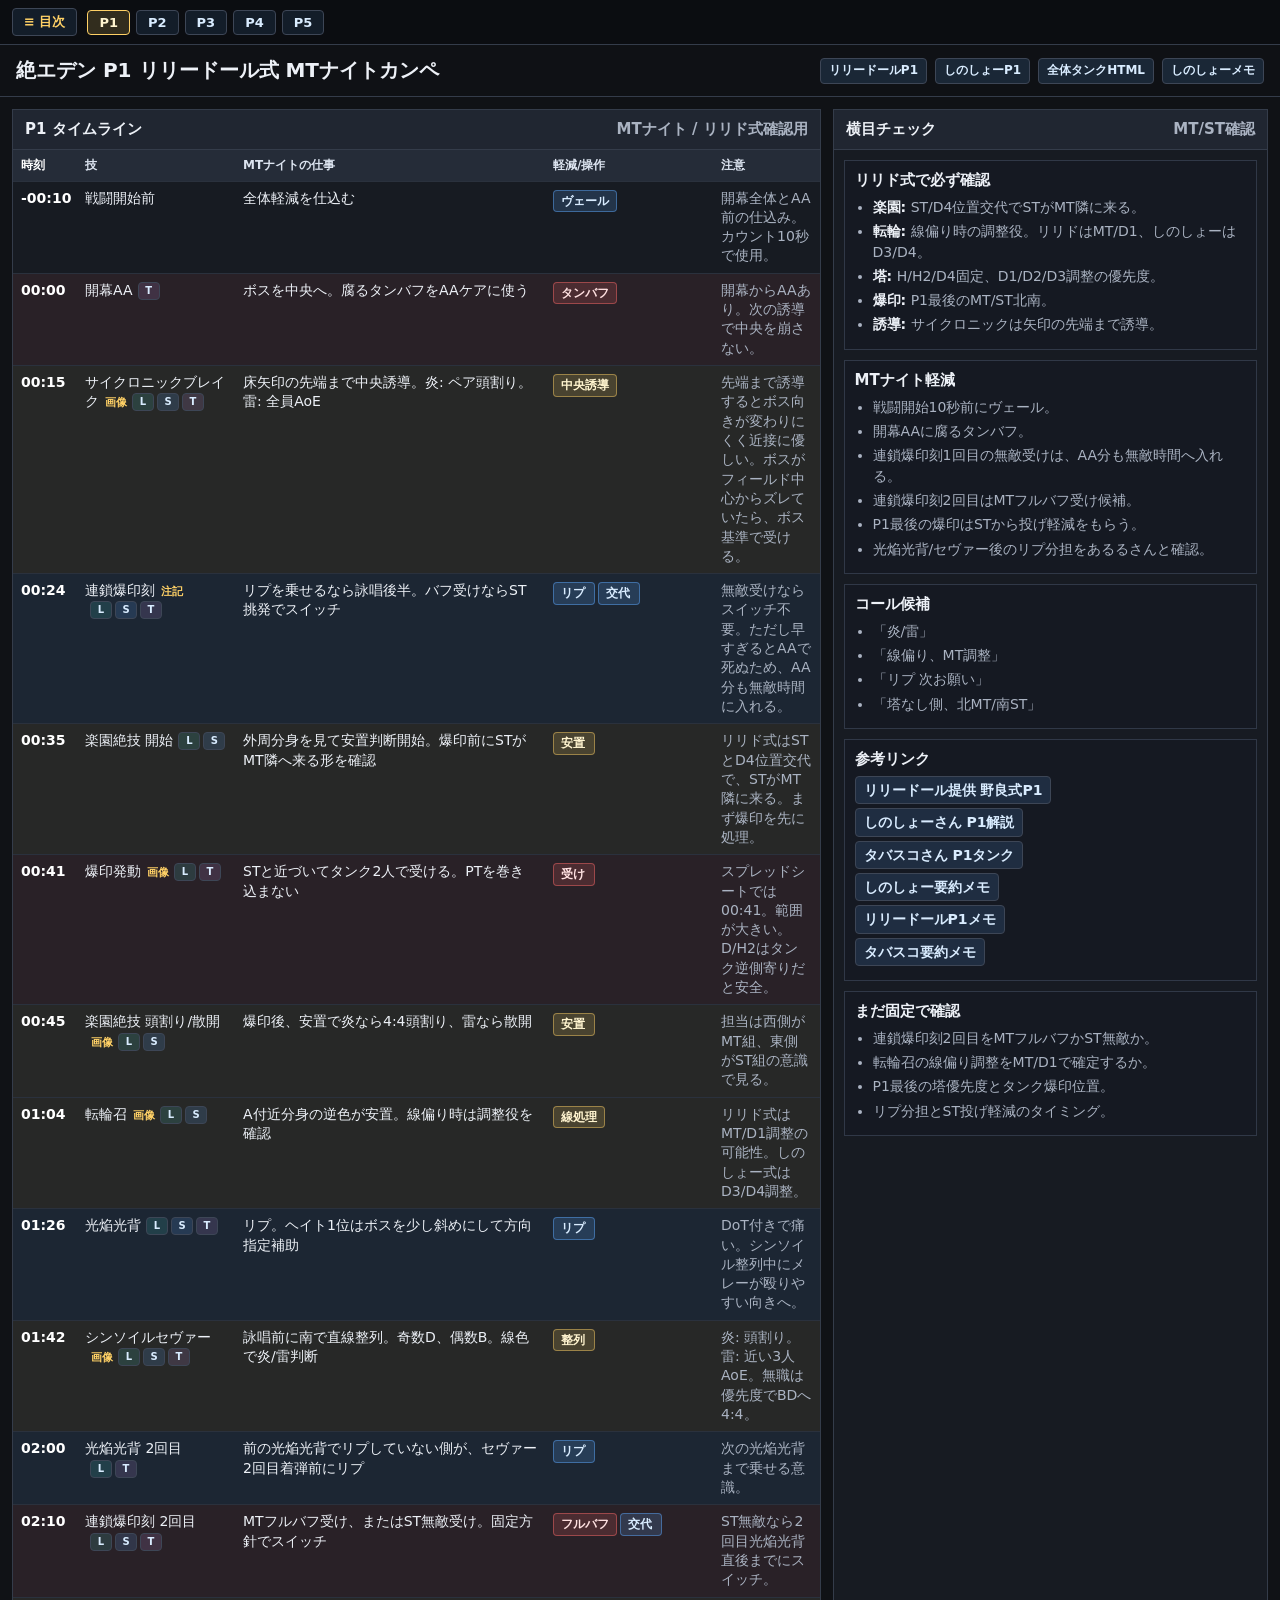
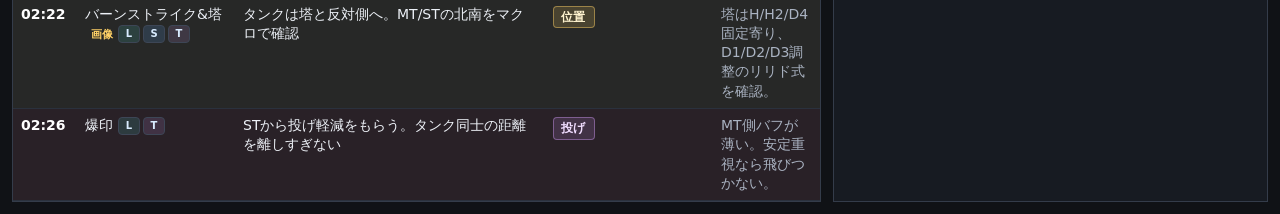
==== p1/index.html @ ba21dfba "Restructure cheatsheet site" ====
<!doctype html>
<html lang="ja">
<head>
  <meta charset="utf-8">
  <meta name="viewport" content="width=device-width, initial-scale=1">
  <title>絶エデン P1 リリードール式 MTナイトカンペ</title>
  <link rel="stylesheet" href="../assets/css/style.css">
</head>
<body>
  <nav class="phasenav" aria-label="フェーズ切り替え">
    <a class="home" href="../">≡ 目次</a>
    <a class="current" href="../p1/">P1</a>
    <a href="../p2/">P2</a>
    <a href="../p3/">P3</a>
    <a href="../p4/">P4</a>
    <a href="../p5/">P5</a>
  </nav>

  <header>
    <h1>絶エデン P1 リリードール式 MTナイトカンペ</h1>
    <nav class="refs" aria-label="参考リンク">
      <a href="https://www.youtube.com/watch?v=0HDstP0aU_Y" target="_blank" rel="noreferrer">リリードールP1</a>
      <a href="https://www.youtube.com/watch?v=s2ULM2v7e5g" target="_blank" rel="noreferrer">しのしょーP1</a>
      <a href="../sources/ultimate_eden_tank_cheatsheet.html">全体タンクHTML</a>
      <a href="../sources/ultimate_eden_p1_shinosho_notes.md">しのしょーメモ</a>
    </nav>
  </header>

  <main>
    <section>
      <div class="section-title">
        <span>P1 タイムライン</span>
        <span class="note">MTナイト / リリド式確認用</span>
      </div>
      <table>
        <thead>
          <tr>
            <th class="time">時刻</th>
            <th class="trigger">技</th>
            <th class="task">MTナイトの仕事</th>
            <th class="mit">軽減/操作</th>
            <th>注意</th>
          </tr>
        </thead>
        <tbody>
          <tr class="mitigation">
            <td class="time">-00:10</td>
            <td>戦闘開始前</td>
            <td>全体軽減を仕込む</td>
            <td><span class="badge b-blue">ヴェール</span></td>
            <td class="note">開幕全体とAA前の仕込み。カウント10秒で使用。</td>
          </tr>
          <tr class="critical">
            <td class="time">00:00</td>
            <td>開幕AA<span class="srcs"><a class="src-t" href="https://www.youtube.com/watch?v=iPbWtNaFu2U&t=62s" target="_blank" rel="noreferrer" title="タバスコ: 開幕AAケア">T</a></span></td>
            <td>ボスを中央へ。腐るタンバフをAAケアに使う</td>
            <td><span class="badge b-red">タンバフ</span></td>
            <td class="note">開幕からAAあり。次の誘導で中央を崩さない。</td>
          </tr>
          <tr class="move clickable-row" data-toggle="cyclonic-detail" tabindex="0" aria-expanded="false">
            <td class="time">00:15</td>
            <td>サイクロニックブレイク<span class="toggle-hint">画像</span><span class="srcs"><a class="src-l" href="https://www.youtube.com/watch?v=0HDstP0aU_Y&t=50s" target="_blank" rel="noreferrer" title="リリードール: サイクロニックブレイク">L</a><a class="src-s" href="https://www.youtube.com/watch?v=s2ULM2v7e5g&t=14s" target="_blank" rel="noreferrer" title="しのしょー: サイクロニックブレイク">S</a><a class="src-t" href="https://www.youtube.com/watch?v=iPbWtNaFu2U&t=69s" target="_blank" rel="noreferrer" title="タバスコ: 中央誘導">T</a></span></td>
            <td>床矢印の先端まで中央誘導。炎: ペア頭割り。雷: 全員AoE</td>
            <td><span class="badge b-yellow">中央誘導</span></td>
            <td class="note">先端まで誘導するとボス向きが変わりにくく近接に優しい。ボスがフィールド中心からズレていたら、ボス基準で受ける。</td>
          </tr>
          <tr id="cyclonic-detail" class="detail-row">
            <td colspan="5">
              <div class="detail-panel">
                <figure class="figure">
                  <figcaption class="figure-title lightning">雷/青: 散開</figcaption>
                  <img src="../assets/img/p1/ultimate_eden_p1_lilidoll_cyclonic_spread01.jpg" alt="サイクロニックブレイク 雷青色 散開図">
                  <p class="figure-note lightning">ボスが雷・青色なら散開。全員が時計回りにずれる。遠隔とSTは離れる。</p>
                </figure>
                <figure class="figure">
                  <figcaption class="figure-title fire">炎/赤: ペア頭割り</figcaption>
                  <img src="../assets/img/p1/ultimate_eden_p1_lilidoll_cyclonic_spread02.jpg" alt="サイクロニックブレイク 炎赤色 ペア頭割り図">
                  <p class="figure-note fire">ボスが炎・赤色ならペア頭割り。タンク/ヒラは反時計、DPSは時計回りにずれる。</p>
                </figure>
              </div>
            </td>
          </tr>
          <tr class="party clickable-row" data-toggle="bakuhatsu-detail" tabindex="0" aria-expanded="false">
            <td class="time">00:24</td>
            <td>連鎖爆印刻<span class="toggle-hint">注記</span><span class="srcs"><a class="src-l" href="https://www.youtube.com/watch?v=0HDstP0aU_Y&t=119s" target="_blank" rel="noreferrer" title="リリードール: 爆印タンク強攻撃">L</a><a class="src-s" href="https://www.youtube.com/watch?v=s2ULM2v7e5g&t=63s" target="_blank" rel="noreferrer" title="しのしょー: 連鎖爆印刻">S</a><a class="src-t" href="https://www.youtube.com/watch?v=iPbWtNaFu2U&t=84s" target="_blank" rel="noreferrer" title="タバスコ: リプ/スイッチ">T</a></span></td>
            <td>リプを乗せるなら詠唱後半。バフ受けならST挑発でスイッチ</td>
            <td><span class="badge b-blue">リプ</span><span class="badge b-blue">交代</span></td>
            <td class="note">無敵受けならスイッチ不要。ただし早すぎるとAAで死ぬため、AA分も無敵時間に入れる。</td>
          </tr>
          <tr id="bakuhatsu-detail" class="detail-row">
            <td colspan="5">
              <div class="detail-panel">
                <div class="figure">
                  <p class="figure-title">リリードール動画内注記</p>
                  <p class="figure-note">野良では2回目爆印刻をST無敵、P2開幕をMT無敵にすることが多く、1回目爆印刻はバフ受けスイッチが多い。</p>
                  <p class="figure-note">バフ受けは詠唱中に挑発。MTは詠唱真ん中くらいからランパートを炊くと、後の爆発にも乗る。</p>
                  <p class="figure-note">爆発より1回目の攻撃が痛いため、リプ + フルバフ推奨。センチネル/ブルワーク等はランパより先に炊く運用例。</p>
                  <p class="figure-note">ナイトMTはP3誘導で無敵を使うことが多いため、リキャスト都合で2回目爆印刻をMTナイト無敵、P2をST無敵にする処理例あり。P3誘導はバフ受けも可能なのでPTで相談。</p>
                </div>
              </div>
            </td>
          </tr>
          <tr class="move">
            <td class="time">00:35</td>
            <td>楽園絶技 開始<span class="srcs"><a class="src-l" href="https://www.youtube.com/watch?v=0HDstP0aU_Y&t=149s" target="_blank" rel="noreferrer" title="リリードール: 楽園絶技">L</a><a class="src-s" href="https://www.youtube.com/watch?v=s2ULM2v7e5g&t=87s" target="_blank" rel="noreferrer" title="しのしょー: 楽園絶技">S</a></span></td>
            <td>外周分身を見て安置判断開始。爆印前にSTがMT隣へ来る形を確認</td>
            <td><span class="badge b-yellow">安置</span></td>
            <td class="note">リリド式はSTとD4位置交代で、STがMT隣に来る。まず爆印を先に処理。</td>
          </tr>
          <tr class="critical clickable-row" data-toggle="rakuen-bakuhatsu-detail" tabindex="0" aria-expanded="false">
            <td class="time">00:41</td>
            <td>爆印発動<span class="toggle-hint">画像</span><span class="srcs"><a class="src-l" href="https://www.youtube.com/watch?v=0HDstP0aU_Y&t=175s" target="_blank" rel="noreferrer" title="リリードール: STがMT隣へ">L</a><a class="src-t" href="https://www.youtube.com/watch?v=iPbWtNaFu2U&t=107s" target="_blank" rel="noreferrer" title="タバスコ: 爆印デバフ処理">T</a></span></td>
            <td>STと近づいてタンク2人で受ける。PTを巻き込まない</td>
            <td><span class="badge b-red">受け</span></td>
            <td class="note">スプレッドシートでは00:41。範囲が大きい。D/H2はタンク逆側寄りだと安全。</td>
          </tr>
          <tr id="rakuen-bakuhatsu-detail" class="detail-row">
            <td colspan="5">
              <div class="detail-panel">
                <figure class="figure">
                  <figcaption class="figure-title">楽園絶技中の爆印位置</figcaption>
                  <img src="../assets/img/p1/ultimate_eden_p1_lilidoll_rakuen_spread01.jpg" alt="楽園絶技中の爆印位置図">
                  <p class="figure-note">直前の連鎖爆印刻の爆発をタンク2人で受けるため、MT/STが近くにいる。</p>
                </figure>
              </div>
            </td>
          </tr>
          <tr class="move clickable-row" data-toggle="rakuen-detail" tabindex="0" aria-expanded="false">
            <td class="time">00:45</td>
            <td>楽園絶技 頭割り/散開<span class="toggle-hint">画像</span><span class="srcs"><a class="src-l" href="https://www.youtube.com/watch?v=0HDstP0aU_Y&t=149s" target="_blank" rel="noreferrer" title="リリードール: 楽園絶技">L</a><a class="src-s" href="https://www.youtube.com/watch?v=s2ULM2v7e5g&t=87s" target="_blank" rel="noreferrer" title="しのしょー: 楽園絶技">S</a></span></td>
            <td>爆印後、安置で炎なら4:4頭割り、雷なら散開</td>
            <td><span class="badge b-yellow">安置</span></td>
            <td class="note">担当は西側がMT組、東側がST組の意識で見る。</td>
          </tr>
          <tr id="rakuen-detail" class="detail-row">
            <td colspan="5">
              <div class="detail-panel">
                <figure class="figure">
                  <figcaption class="figure-title fire">B,D安置 炎/赤: 4:4頭割り</figcaption>
                  <img src="../assets/img/p1/ultimate_eden_p1_lilidoll_rakuen_spread02.jpg" alt="楽園絶技 B,D安置 炎赤色 4:4頭割り散開図">
                  <p class="figure-note">担当はMT組: A〜3 / ST組: 1〜C。図の安置は一例。</p>
                </figure>
                <figure class="figure">
                  <figcaption class="figure-title lightning">2,4安置 雷/青: 散開</figcaption>
                  <img src="../assets/img/p1/ultimate_eden_p1_lilidoll_rakuen_spread03.jpg" alt="楽園絶技 2,4安置 雷青色 散開図">
                  <p class="figure-note lightning">赤文字注記はB,D安置と同じ。図だとSTが少し内側になっているが、しっかり外周へ散開する。</p>
                </figure>
                <div class="figure">
                  <p class="figure-title">リリードール動画内注記</p>
                  <p class="figure-note">担当マーカーに違和感はあるが、マーカー配置は今さら変えられない。Aを含めた西側 / Cを含めた東側で考える。</p>
                  <p class="figure-note">内側に動く時、ジャンプすると紛らわしいため歩いて動く。</p>
                  <p class="figure-note">安置が分かったくらいで陣、ケーラを使うと、もう1個後の4:4頭割りでちょうどリキャストが返る。</p>
                </div>
              </div>
            </td>
          </tr>
          <tr class="move clickable-row" data-toggle="tenrin-detail" tabindex="0" aria-expanded="false">
            <td class="time">01:04</td>
            <td>転輪召<span class="toggle-hint">画像</span><span class="srcs"><a class="src-l" href="https://www.youtube.com/watch?v=0HDstP0aU_Y&t=257s" target="_blank" rel="noreferrer" title="リリードール: 転輪召/線調整">L</a><a class="src-s" href="https://www.youtube.com/watch?v=s2ULM2v7e5g&t=240s" target="_blank" rel="noreferrer" title="しのしょー: 転輪召">S</a></span></td>
            <td>A付近分身の逆色が安置。線偏り時は調整役を確認</td>
            <td><span class="badge b-yellow">線処理</span></td>
            <td class="note">リリド式はMT/D1調整の可能性。しのしょー式はD3/D4調整。</td>
          </tr>
          <tr id="tenrin-detail" class="detail-row">
            <td colspan="5">
              <div class="detail-panel">
                <figure class="figure">
                  <figcaption class="figure-title lightning">転輪召 雷/横</figcaption>
                  <img src="../assets/img/p1/ultimate_eden_p1_lilidoll_tenrin_spread01.jpg" alt="転輪召 安全円確認図1">
                  <p class="figure-note lightning">A付近分身の逆色が安置。雷は横に広がる直線範囲。</p>
                </figure>
                <figure class="figure">
                  <figcaption class="figure-title fire">転輪召 炎/縦ノックバック</figcaption>
                  <img src="../assets/img/p1/ultimate_eden_p1_lilidoll_tenrin_spread02.jpg" alt="転輪召 安全円確認図2">
                  <p class="figure-note fire">A付近分身の逆色が安置。炎は縦直線後ノックバック。</p>
                </figure>
                <figure class="figure">
                  <figcaption class="figure-title">転輪召 線処理</figcaption>
                  <img src="../assets/img/p1/ultimate_eden_p1_lilidoll_tenrin_line01.jpg" alt="転輪召 線処理図">
                  <p class="figure-note">頭割り: THは北、DPSは南。頭割り調整: MT/D1。</p>
                  <p class="figure-note">優先順位: 北 H1 H2 MT ST D1 D2 D3 D4 南。</p>
                </figure>
                <figure class="figure">
                  <figcaption class="figure-title">転輪召 ノックバック後4:4</figcaption>
                  <img src="../assets/img/p1/ultimate_eden_p1_lilidoll_tenrin_line02.jpg" alt="転輪召 ノックバック後4:4頭割り図">
                  <p class="figure-note">ノックバック後は、ボスが戻ってきたらすぐ殴れるように中央へ寄って4:4頭割り。</p>
                </figure>
              </div>
            </td>
          </tr>
          <tr class="party">
            <td class="time">01:26</td>
            <td>光焔光背<span class="srcs"><a class="src-l" href="https://www.youtube.com/watch?v=0HDstP0aU_Y&t=421s" target="_blank" rel="noreferrer" title="リリードール: 光焔光背">L</a><a class="src-s" href="https://www.youtube.com/watch?v=s2ULM2v7e5g&t=276s" target="_blank" rel="noreferrer" title="しのしょー: 光焔光背">S</a><a class="src-t" href="https://www.youtube.com/watch?v=iPbWtNaFu2U&t=157s" target="_blank" rel="noreferrer" title="タバスコ: 光焔光背リプ">T</a></span></td>
            <td>リプ。ヘイト1位はボスを少し斜めにして方向指定補助</td>
            <td><span class="badge b-blue">リプ</span></td>
            <td class="note">DoT付きで痛い。シンソイル整列中にメレーが殴りやすい向きへ。</td>
          </tr>
          <tr class="move clickable-row" data-toggle="sever-detail" tabindex="0" aria-expanded="false">
            <td class="time">01:42</td>
            <td>シンソイルセヴァー<span class="toggle-hint">画像</span><span class="srcs"><a class="src-l" href="https://www.youtube.com/watch?v=0HDstP0aU_Y&t=435s" target="_blank" rel="noreferrer" title="リリードール: シンソイルセヴァー">L</a><a class="src-s" href="https://www.youtube.com/watch?v=s2ULM2v7e5g&t=287s" target="_blank" rel="noreferrer" title="しのしょー: シンソイルセヴァー">S</a><a class="src-t" href="https://www.youtube.com/watch?v=iPbWtNaFu2U&t=181s" target="_blank" rel="noreferrer" title="タバスコ: セヴァー後リプ">T</a></span></td>
            <td>詠唱前に南で直線整列。奇数D、偶数B。線色で炎/雷判断</td>
            <td><span class="badge b-yellow">整列</span></td>
            <td class="note">炎: 頭割り。雷: 近い3人AoE。無職は優先度でBDへ4:4。</td>
          </tr>
          <tr id="sever-detail" class="detail-row">
            <td colspan="5">
              <div class="detail-panel">
                <figure class="figure">
                  <figcaption class="figure-title">シンソイルセヴァー 整列優先度</figcaption>
                  <img src="../assets/img/p1/ultimate_eden_p1_lilidoll_sever_spread01.jpg" alt="シンソイルセヴァー 整列優先度図">
                  <p class="figure-note">優先順位: フェーズ1は全部北西からヒラタンクDPS。</p>
                  <p class="figure-note">並び順: 北/西 H1 H2 MT ST D1 D2 D3 D4 南/東。</p>
                </figure>
                <figure class="figure">
                  <figcaption class="figure-title">シンソイルセヴァー 処理例 1</figcaption>
                  <img src="../assets/img/p1/ultimate_eden_p1_lilidoll_sever_spread02.jpg" alt="シンソイルセヴァー 処理例1">
                  <p class="figure-note">線付き/無職が優先度で左右に分かれる。</p>
                </figure>
                <figure class="figure">
                  <figcaption class="figure-title">シンソイルセヴァー 処理例 2</figcaption>
                  <img src="../assets/img/p1/ultimate_eden_p1_lilidoll_sever_spread03.jpg" alt="シンソイルセヴァー 処理例2">
                  <p class="figure-note fire">炎/頭割り寄りの配置確認。</p>
                </figure>
                <figure class="figure">
                  <figcaption class="figure-title">シンソイルセヴァー 処理例 3</figcaption>
                  <img src="../assets/img/p1/ultimate_eden_p1_lilidoll_sever_spread04.jpg" alt="シンソイルセヴァー 処理例3">
                  <p class="figure-note lightning">雷/散開寄りの配置確認。</p>
                </figure>
              </div>
            </td>
          </tr>
          <tr class="party">
            <td class="time">02:00</td>
            <td>光焔光背 2回目<span class="srcs"><a class="src-l" href="https://www.youtube.com/watch?v=0HDstP0aU_Y&t=605s" target="_blank" rel="noreferrer" title="リリードール: セヴァー後光焔光背">L</a><a class="src-t" href="https://www.youtube.com/watch?v=iPbWtNaFu2U&t=181s" target="_blank" rel="noreferrer" title="タバスコ: 2回目着弾前リプ">T</a></span></td>
            <td>前の光焔光背でリプしていない側が、セヴァー2回目着弾前にリプ</td>
            <td><span class="badge b-blue">リプ</span></td>
            <td class="note">次の光焔光背まで乗せる意識。</td>
          </tr>
          <tr class="critical">
            <td class="time">02:10</td>
            <td>連鎖爆印刻 2回目<span class="srcs"><a class="src-l" href="https://www.youtube.com/watch?v=0HDstP0aU_Y&t=615s" target="_blank" rel="noreferrer" title="リリードール: P1最後のギミック前">L</a><a class="src-s" href="https://www.youtube.com/watch?v=s2ULM2v7e5g&t=344s" target="_blank" rel="noreferrer" title="しのしょー: バーンストライク&塔">S</a><a class="src-t" href="https://www.youtube.com/watch?v=iPbWtNaFu2U&t=198s" target="_blank" rel="noreferrer" title="タバスコ: 2回目連鎖爆印刻">T</a></span></td>
            <td>MTフルバフ受け、またはST無敵受け。固定方針でスイッチ</td>
            <td><span class="badge b-red">フルバフ</span><span class="badge b-blue">交代</span></td>
            <td class="note">ST無敵なら2回目光焔光背直後までにスイッチ。</td>
          </tr>
          <tr class="move clickable-row" data-toggle="tower-detail" tabindex="0" aria-expanded="false">
            <td class="time">02:22</td>
            <td>バーンストライク&塔<span class="toggle-hint">画像</span><span class="srcs"><a class="src-l" href="https://www.youtube.com/watch?v=0HDstP0aU_Y&t=626s" target="_blank" rel="noreferrer" title="リリードール: バーンストライク/塔">L</a><a class="src-s" href="https://www.youtube.com/watch?v=s2ULM2v7e5g&t=344s" target="_blank" rel="noreferrer" title="しのしょー: バーンストライク&塔">S</a><a class="src-t" href="https://www.youtube.com/watch?v=iPbWtNaFu2U&t=213s" target="_blank" rel="noreferrer" title="タバスコ: 最後の爆印/投げ軽減">T</a></span></td>
            <td>タンクは塔と反対側へ。MT/STの北南をマクロで確認</td>
            <td><span class="badge b-yellow">位置</span></td>
            <td class="note">塔はH/H2/D4固定寄り、D1/D2/D3調整のリリド式を確認。</td>
          </tr>
          <tr id="tower-detail" class="detail-row">
            <td colspan="5">
              <div class="detail-panel">
                <figure class="figure">
                  <figcaption class="figure-title">塔踏み + 爆印刻の爆発</figcaption>
                  <img src="../assets/img/p1/ultimate_eden_p1_lilidoll_tower_spread01.jpg" alt="バーンストライク 塔踏みと爆印刻の爆発図">
                  <p class="figure-note">タンクは塔がない側で爆印を処理。図ではMT/STが西側、塔処理組が東側。</p>
                </figure>
                <figure class="figure">
                  <figcaption class="figure-title">塔人数例</figcaption>
                  <img src="../assets/img/p1/ultimate_eden_p1_lilidoll_tower_spread02.jpg" alt="バーンストライク 塔人数例図">
                  <p class="figure-note">塔人数例: 北から2人用、1人用、3人用。</p>
                </figure>
              </div>
            </td>
          </tr>
          <tr class="critical">
            <td class="time">02:26</td>
            <td>爆印<span class="srcs"><a class="src-l" href="https://www.youtube.com/watch?v=0HDstP0aU_Y&t=690s" target="_blank" rel="noreferrer" title="リリードール: タンク爆印位置">L</a><a class="src-t" href="https://www.youtube.com/watch?v=iPbWtNaFu2U&t=213s" target="_blank" rel="noreferrer" title="タバスコ: STからMTへ投げ軽減">T</a></span></td>
            <td>STから投げ軽減をもらう。タンク同士の距離を離しすぎない</td>
            <td><span class="badge b-purple">投げ</span></td>
            <td class="note">MT側バフが薄い。安定重視なら飛びつかない。</td>
          </tr>
        </tbody>
      </table>
    </section>

    <section>
      <div class="section-title">
        <span>横目チェック</span>
        <span class="note">MT/ST確認</span>
      </div>
      <div class="cards">
        <article class="card">
          <h2>リリド式で必ず確認</h2>
          <ul>
            <li><span class="big">楽園:</span> ST/D4位置交代でSTがMT隣に来る。</li>
            <li><span class="big">転輪:</span> 線偏り時の調整役。リリドはMT/D1、しのしょーはD3/D4。</li>
            <li><span class="big">塔:</span> H/H2/D4固定、D1/D2/D3調整の優先度。</li>
            <li><span class="big">爆印:</span> P1最後のMT/ST北南。</li>
            <li><span class="big">誘導:</span> サイクロニックは矢印の先端まで誘導。</li>
          </ul>
        </article>

        <article class="card">
          <h2>MTナイト軽減</h2>
          <ul>
            <li>戦闘開始10秒前にヴェール。</li>
            <li>開幕AAに腐るタンバフ。</li>
            <li>連鎖爆印刻1回目の無敵受けは、AA分も無敵時間へ入れる。</li>
            <li>連鎖爆印刻2回目はMTフルバフ受け候補。</li>
            <li>P1最後の爆印はSTから投げ軽減をもらう。</li>
            <li>光焔光背/セヴァー後のリプ分担をあるるさんと確認。</li>
          </ul>
        </article>

        <article class="card">
          <h2>コール候補</h2>
          <ul>
            <li>「炎/雷」</li>
            <li>「線偏り、MT調整」</li>
            <li>「リプ 次お願い」</li>
            <li>「塔なし側、北MT/南ST」</li>
          </ul>
        </article>

        <article class="card">
          <h2>参考リンク</h2>
          <p><a class="link" href="https://www.youtube.com/watch?v=0HDstP0aU_Y" target="_blank" rel="noreferrer">リリードール提供 野良式P1</a></p>
          <p><a class="link" href="https://www.youtube.com/watch?v=s2ULM2v7e5g" target="_blank" rel="noreferrer">しのしょーさん P1解説</a></p>
          <p><a class="link" href="https://www.youtube.com/watch?v=iPbWtNaFu2U&t=60s" target="_blank" rel="noreferrer">タバスコさん P1タンク</a></p>
          <p><a class="link" href="../sources/ultimate_eden_p1_shinosho_notes.md">しのしょー要約メモ</a></p>
          <p><a class="link" href="../sources/ultimate_eden_p1_lilidoll_notes.md">リリードールP1メモ</a></p>
          <p><a class="link" href="../sources/ultimate_eden_tank_tabasco_notes.md">タバスコ要約メモ</a></p>
        </article>

        <article class="card">
          <h2>まだ固定で確認</h2>
          <ul>
            <li>連鎖爆印刻2回目をMTフルバフかST無敵か。</li>
            <li>転輪召の線偏り調整をMT/D1で確定するか。</li>
            <li>P1最後の塔優先度とタンク爆印位置。</li>
            <li>リプ分担とST投げ軽減のタイミング。</li>
          </ul>
        </article>
      </div>
    </section>
  </main>

  <div id="ytdock" class="ytdock" hidden>
    <div class="ytdock-bar">
      <span id="ytdock-label">参考動画</span>
      <span class="ytdock-btns">
        <button id="ytdock-min" type="button" aria-label="最小化" title="最小化">_</button>
        <button id="ytdock-close" type="button" aria-label="閉じる" title="閉じる">×</button>
      </span>
    </div>
    <div id="ytplayer"></div>
  </div>

  <script src="../assets/js/player.js"></script>
</body>
</html>
---- assets/css/style.css ----
:root {
  --bg: #101216;
  --panel: #171b22;
  --panel-2: #202631;
  --line: #343c4a;
  --text: #edf1f7;
  --muted: #aab3c2;
  --blue: #5da8ff;
  --yellow: #ffd166;
  --red: #ff6b6b;
  --green: #7bd88f;
  --purple: #c792ea;
  --cyan: #48d1cc;
}

* { box-sizing: border-box; }

body {
  margin: 0;
  background: var(--bg);
  color: var(--text);
  font-family: "Yu Gothic UI", "Meiryo", system-ui, sans-serif;
  letter-spacing: 0;
}

header {
  position: sticky;
  top: 0;
  z-index: 20;
  display: flex;
  justify-content: space-between;
  align-items: center;
  gap: 16px;
  padding: 12px 16px;
  border-bottom: 1px solid var(--line);
  background: rgba(16, 18, 22, 0.96);
}

h1 { margin: 0; font-size: 20px; }

.refs {
  display: flex;
  flex-wrap: wrap;
  gap: 8px;
  font-size: 12px;
}

a {
  color: #d9ecff;
  text-decoration: none;
}

.refs a,
.link {
  display: inline-flex;
  align-items: center;
  min-height: 26px;
  padding: 3px 8px;
  border: 1px solid #3d4656;
  border-radius: 4px;
  background: rgba(93, 168, 255, 0.14);
  font-weight: 700;
}

.refs a:hover,
.link:hover {
  border-color: var(--yellow);
  color: #fff4cf;
}

/* フェーズ切り替えナビ（各ページ最上部・スクロールで流れる） */
.phasenav {
  display: flex;
  flex-wrap: wrap;
  align-items: center;
  gap: 6px;
  padding: 8px 12px;
  background: #0b0d11;
  border-bottom: 1px solid var(--line);
  font-size: 13px;
}
.phasenav .home {
  margin-right: 4px;
  font-weight: 700;
  color: var(--yellow);
}
.phasenav a {
  padding: 4px 11px;
  border: 1px solid #3d4656;
  border-radius: 4px;
  background: rgba(93, 168, 255, 0.10);
  font-weight: 700;
}
.phasenav a:hover { border-color: var(--yellow); color: #fff4cf; }
.phasenav a.current {
  border-color: var(--yellow);
  background: rgba(255, 209, 102, 0.16);
  color: #fff4cf;
}

.srcs {
  display: inline-flex;
  flex-wrap: wrap;
  gap: 3px;
  margin-left: 5px;
  vertical-align: middle;
}

.srcs a {
  display: inline-flex;
  align-items: center;
  justify-content: center;
  min-width: 22px;
  height: 18px;
  padding: 1px 5px;
  border: 1px solid #3d4656;
  border-radius: 4px;
  color: #d9ecff;
  font-size: 10px;
  font-weight: 700;
  line-height: 1;
  text-decoration: none;
}

.srcs a:hover {
  border-color: var(--yellow);
  color: #fff4cf;
}

.src-l { background: rgba(72, 209, 204, 0.15); }
.src-s { background: rgba(93, 168, 255, 0.16); }
.src-t { background: rgba(199, 146, 234, 0.15); }

main {
  display: grid;
  grid-template-columns: minmax(720px, 1.3fr) minmax(340px, 0.7fr);
  gap: 12px;
  padding: 12px;
}

section {
  min-width: 0;
  border: 1px solid var(--line);
  background: var(--panel);
}

.section-title {
  display: flex;
  justify-content: space-between;
  gap: 12px;
  padding: 10px 12px;
  border-bottom: 1px solid var(--line);
  background: var(--panel-2);
  font-size: 15px;
  font-weight: 700;
}

table {
  width: 100%;
  border-collapse: collapse;
  table-layout: fixed;
}

th, td {
  padding: 7px 8px;
  border-bottom: 1px solid #2a313d;
  vertical-align: top;
  font-size: 14px;
  line-height: 1.38;
}

th {
  position: sticky;
  top: 51px;
  z-index: 5;
  background: #252c38;
  color: #dce4f0;
  font-size: 12px;
  text-align: left;
}

.time { width: 64px; color: #fff; font-weight: 700; }
.trigger { width: 158px; }
.task { width: 310px; }
.mit { width: 168px; }
.note { color: var(--muted); }
.critical { background: rgba(255, 107, 107, 0.08); }
.move { background: rgba(255, 209, 102, 0.07); }
.party { background: rgba(93, 168, 255, 0.08); }
.clickable-row { cursor: pointer; }
.clickable-row:hover { outline: 1px solid rgba(255, 209, 102, 0.45); outline-offset: -1px; }
.toggle-hint {
  display: inline-block;
  margin-left: 6px;
  color: var(--yellow);
  font-size: 11px;
  font-weight: 700;
}
.detail-row { display: none; background: #11151d; }
.detail-row.open { display: table-row; }
.detail-panel {
  display: grid;
  grid-template-columns: repeat(2, minmax(240px, 1fr));
  gap: 10px;
  padding: 10px;
}
.figure {
  border: 1px solid #303847;
  background: #151922;
  padding: 8px;
}
.figure-title {
  margin: 0 0 6px;
  color: var(--text);
  font-size: 13px;
  font-weight: 700;
}
.figure-note {
  margin: 6px 0 0;
  color: var(--muted);
  font-size: 12px;
  line-height: 1.4;
}
.figure-title.fire,
.figure-note.fire,
.figure-title.lightning,
.figure-note.lightning {
  display: block;
  width: fit-content;
  max-width: 100%;
  padding: 4px 8px;
  border-radius: 4px;
  color: #fff;
  font-weight: 800;
}
.figure-title.fire,
.figure-note.fire {
  background: #b4232d;
}
.figure-title.lightning,
.figure-note.lightning {
  background: #1d5fbf;
}
.figure img {
  display: block;
  width: 100%;
  max-height: 520px;
  object-fit: contain;
  border: 1px solid #2a313d;
  background: #0c0f14;
}

.badge {
  display: inline-block;
  min-width: 42px;
  margin: 1px 3px 2px 0;
  padding: 2px 7px;
  border-radius: 4px;
  border: 1px solid transparent;
  font-size: 12px;
  font-weight: 700;
  white-space: nowrap;
}

.b-blue { color: #d9ecff; background: rgba(93, 168, 255, 0.18); border-color: rgba(93, 168, 255, 0.45); }
.b-yellow { color: #fff4cf; background: rgba(255, 209, 102, 0.16); border-color: rgba(255, 209, 102, 0.45); }
.b-red { color: #ffe1e1; background: rgba(255, 107, 107, 0.16); border-color: rgba(255, 107, 107, 0.45); }
.b-green { color: #e1ffe8; background: rgba(123, 216, 143, 0.15); border-color: rgba(123, 216, 143, 0.45); }
.b-purple { color: #f1ddff; background: rgba(199, 146, 234, 0.16); border-color: rgba(199, 146, 234, 0.45); }
.b-cyan { color: #d9fffc; background: rgba(72, 209, 204, 0.16); border-color: rgba(72, 209, 204, 0.45); }

.cards {
  display: grid;
  gap: 10px;
  padding: 10px;
}

.card {
  border: 1px solid #303847;
  background: #151922;
  padding: 10px;
}

.card h2,
.card h3 {
  margin: 0 0 7px;
  font-size: 15px;
}

.card p,
.card li {
  margin: 4px 0;
  color: var(--muted);
  font-size: 14px;
  line-height: 1.45;
}

ul {
  margin: 0;
  padding-left: 18px;
}

.big {
  color: var(--text);
  font-weight: 700;
}

.danger {
  color: #ffe1e1;
  font-weight: 700;
}

/* 目次（ハブ）ページ */
.hub { max-width: 880px; margin: 0 auto; padding: 18px 14px 48px; }
.hub-lead { margin: 0 0 18px; color: var(--muted); font-size: 14px; line-height: 1.6; }
.hub-section-title {
  margin: 26px 0 10px;
  padding-bottom: 6px;
  border-bottom: 1px solid var(--line);
  color: var(--muted);
  font-size: 13px;
  font-weight: 700;
}
.hub-grid {
  display: grid;
  grid-template-columns: repeat(auto-fill, minmax(220px, 1fr));
  gap: 12px;
}
.hub-card {
  display: block;
  padding: 16px;
  border: 1px solid var(--line);
  border-radius: 6px;
  background: var(--panel);
}
.hub-card:hover { border-color: var(--yellow); }
.hub-card h2 { margin: 0 0 6px; color: var(--text); font-size: 18px; }
.hub-card p { margin: 0; color: var(--muted); font-size: 13px; line-height: 1.5; }
.hub-card.todo { opacity: 0.55; }
.hub-card.todo:hover { border-color: var(--line); }

@media (max-width: 1120px) {
  main { grid-template-columns: 1fr; }
  th { top: 76px; }
  .detail-panel { grid-template-columns: 1fr; }
}

@media (max-width: 720px) {
  header {
    position: static;
    display: block;
    padding: 10px;
  }

  h1 {
    margin-bottom: 8px;
    font-size: 18px;
    line-height: 1.25;
  }

  .refs {
    display: grid;
    grid-template-columns: repeat(2, minmax(0, 1fr));
    gap: 6px;
  }

  .refs a,
  .link {
    justify-content: center;
    min-height: 34px;
    padding: 6px 8px;
    text-align: center;
  }

  main {
    display: block;
    padding: 8px;
  }

  section {
    margin-bottom: 10px;
  }

  .section-title {
    display: block;
    padding: 9px 10px;
  }

  .section-title .note {
    display: block;
    margin-top: 3px;
    font-size: 12px;
  }

  table,
  tbody {
    display: block;
    width: 100%;
  }

  thead {
    display: none;
  }

  tr {
    display: grid;
    grid-template-columns: 58px minmax(0, 1fr);
    gap: 0 8px;
    margin: 8px;
    border: 1px solid #2a313d;
    background: #151922;
  }

  tr.critical { background: rgba(255, 107, 107, 0.09); }
  tr.move { background: rgba(255, 209, 102, 0.08); }
  tr.party { background: rgba(93, 168, 255, 0.09); }

  td {
    display: block;
    min-width: 0;
    padding: 6px 8px;
    border-bottom: 0;
    font-size: 13px;
  }

  td.time {
    grid-row: span 4;
    width: auto;
    border-right: 1px solid #2a313d;
    background: rgba(255, 255, 255, 0.04);
    font-size: 14px;
    text-align: center;
  }

  td:nth-child(2) {
    color: var(--text);
    font-size: 15px;
    font-weight: 700;
  }

  td:nth-child(3)::before {
    content: "仕事: ";
    color: var(--yellow);
    font-weight: 700;
  }

  td:nth-child(4)::before {
    content: "軽減: ";
    color: var(--cyan);
    font-weight: 700;
  }

  td:nth-child(5)::before {
    content: "注意: ";
    color: var(--muted);
    font-weight: 700;
  }

  .srcs {
    display: inline-flex;
    margin-left: 4px;
  }

  .srcs a {
    min-width: 26px;
    height: 22px;
    font-size: 11px;
  }

  .toggle-hint {
    padding: 1px 5px;
    border: 1px solid rgba(255, 209, 102, 0.35);
    border-radius: 4px;
    background: rgba(255, 209, 102, 0.12);
  }

  .detail-row {
    margin-top: -8px;
  }

  .detail-row td {
    grid-column: 1 / -1;
    padding: 0;
  }

  .detail-panel {
    display: grid;
    grid-template-columns: 1fr;
    gap: 8px;
    padding: 8px;
  }

  .figure {
    padding: 7px;
  }

  .figure img {
    max-height: none;
  }

  .cards {
    padding: 8px;
  }

  .card {
    padding: 9px;
  }
}

.ytdock {
  position: fixed;
  right: 12px;
  bottom: 12px;
  width: min(440px, 94vw);
  z-index: 50;
  border: 1px solid var(--line);
  background: #000;
  box-shadow: 0 10px 34px rgba(0, 0, 0, 0.6);
}
.ytdock[hidden] { display: none; }
.ytdock-bar {
  display: flex;
  justify-content: space-between;
  align-items: center;
  gap: 8px;
  padding: 5px 6px 5px 10px;
  background: var(--panel-2);
  color: var(--text);
  font-size: 12px;
  font-weight: 700;
}
.ytdock-bar #ytdock-label {
  overflow: hidden;
  white-space: nowrap;
  text-overflow: ellipsis;
}
.ytdock-btns { display: inline-flex; gap: 2px; flex-shrink: 0; }
.ytdock-bar button {
  border: 0;
  background: transparent;
  color: var(--muted);
  font-size: 17px;
  line-height: 1;
  cursor: pointer;
  padding: 2px 7px;
}
.ytdock-bar button:hover { color: #fff; }
#ytplayer {
  aspect-ratio: 16 / 9;
  width: 100%;
  background: #000;
}
#ytplayer iframe { display: block; width: 100%; height: 100%; }
.ytdock.min #ytplayer { display: none; }
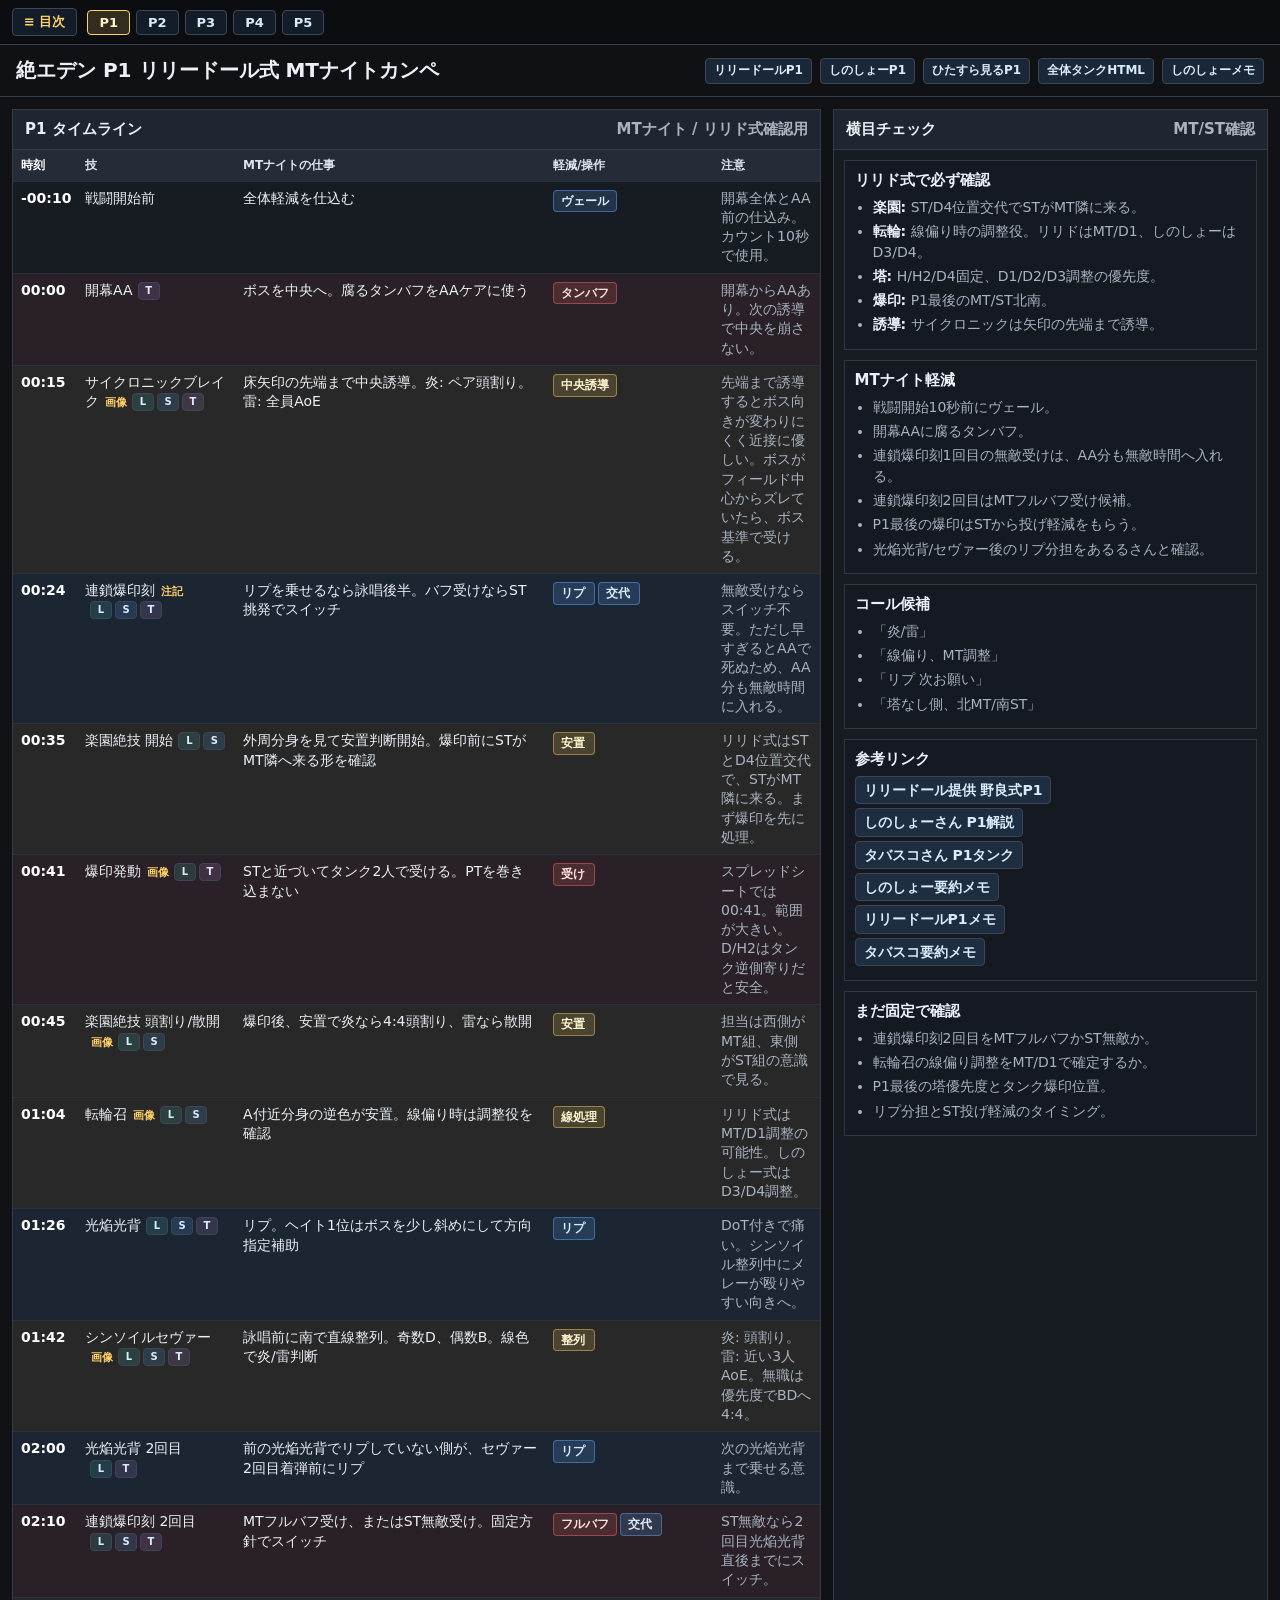
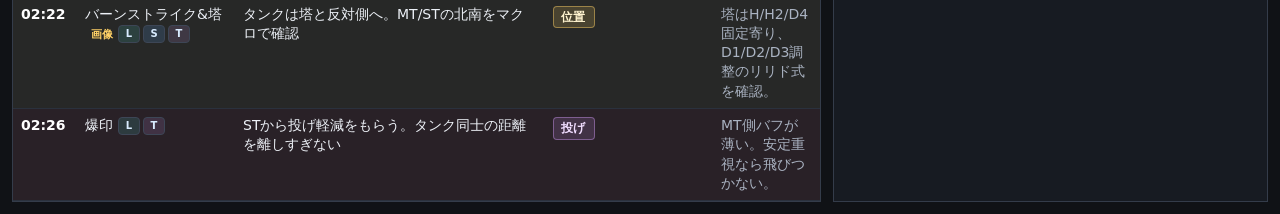
==== commit e09211ad: "Add P1 watch-only reference" ====
--- a/p1/index.html
+++ b/p1/index.html
@@ -21,6 +21,7 @@
     <nav class="refs" aria-label="参考リンク">
       <a href="https://www.youtube.com/watch?v=0HDstP0aU_Y" target="_blank" rel="noreferrer">リリードールP1</a>
       <a href="https://www.youtube.com/watch?v=s2ULM2v7e5g" target="_blank" rel="noreferrer">しのしょーP1</a>
+      <a href="https://www.youtube.com/watch?v=Ws3p-stlYuY" target="_blank" rel="noreferrer">ひたすら見るP1</a>
       <a href="../sources/ultimate_eden_tank_cheatsheet.html">全体タンクHTML</a>
       <a href="../sources/ultimate_eden_p1_shinosho_notes.md">しのしょーメモ</a>
     </nav>
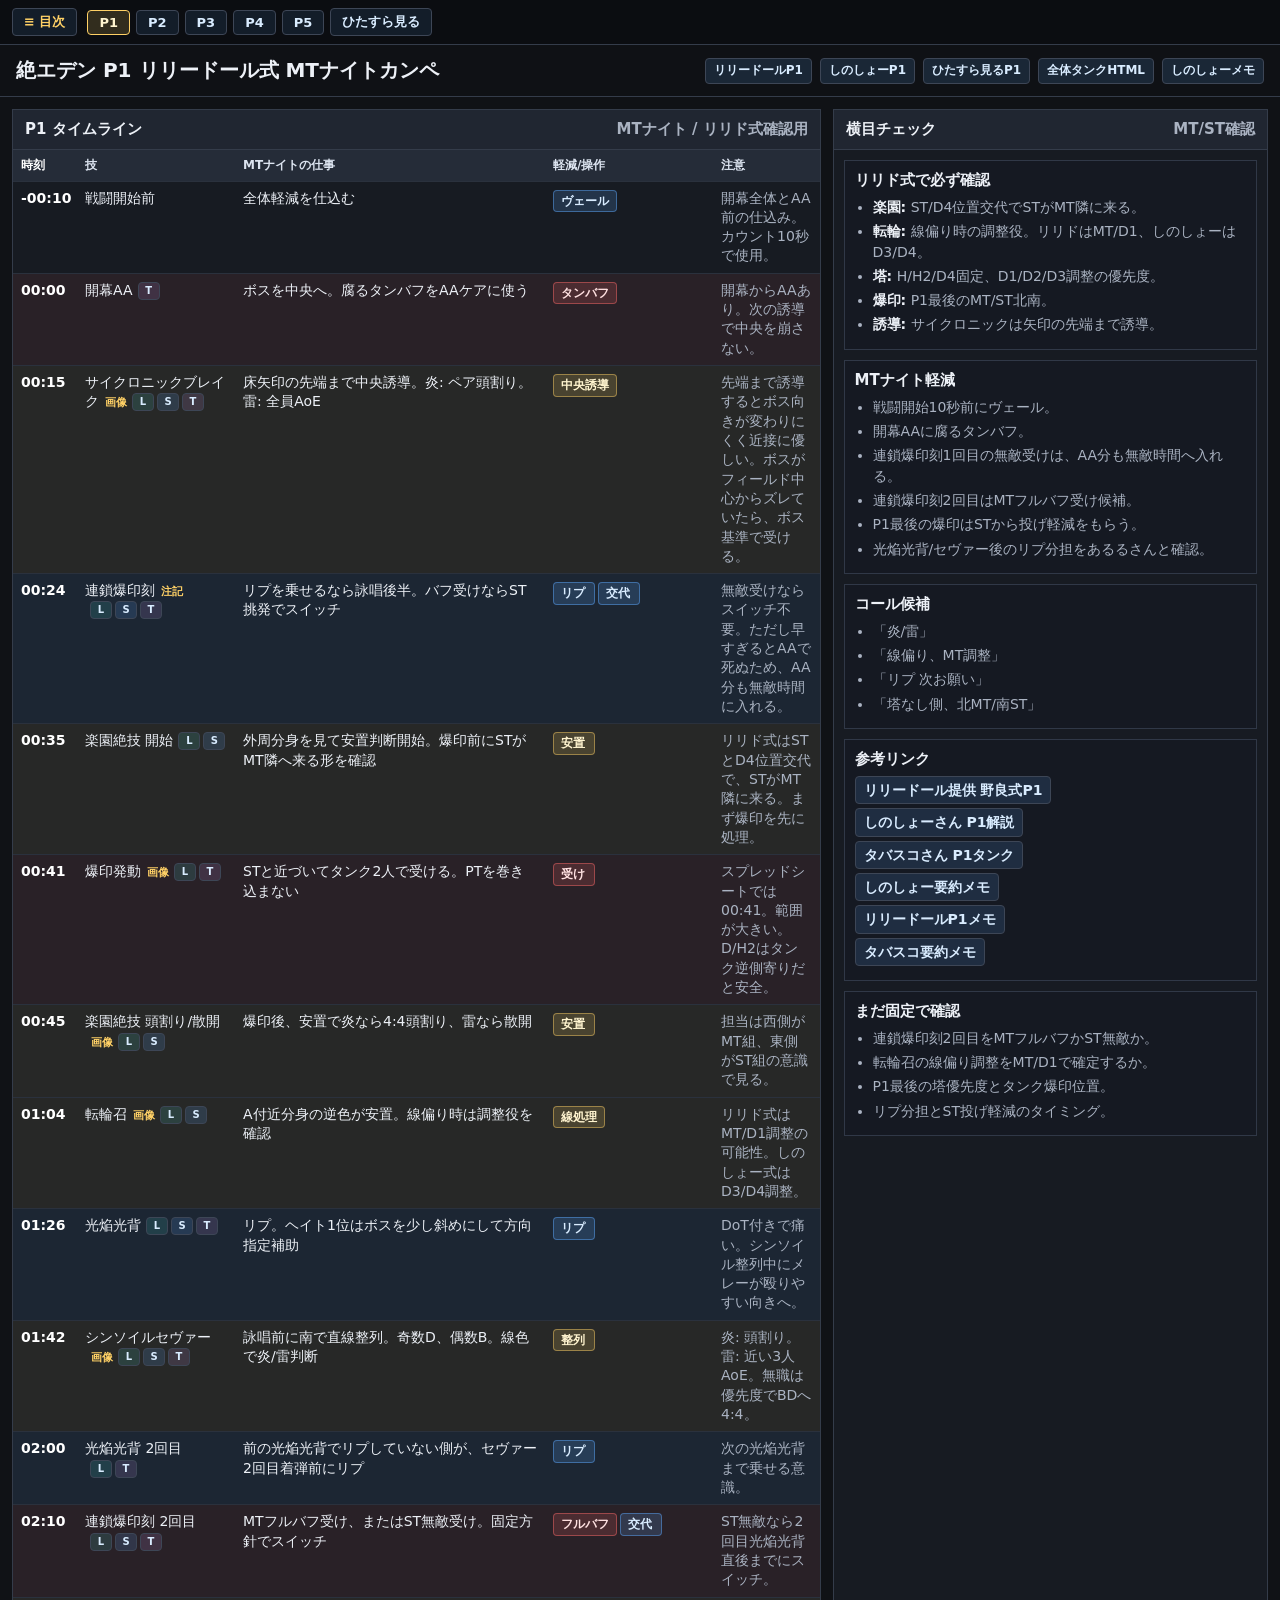
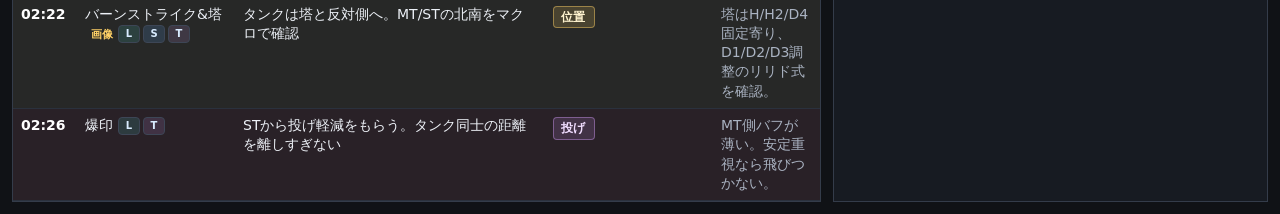
==== commit 2fccbedf: "Add practice video links page" ====
--- a/p1/index.html
+++ b/p1/index.html
@@ -13,7 +13,8 @@
     <a href="../p2/">P2</a>
     <a href="../p3/">P3</a>
     <a href="../p4/">P4</a>
-    <a href="../p5/">P5</a>
+    <a href="../p5/">P5</a>
+    <a href="../practice/">ひたすら見る</a>
   </nav>
 
   <header>
--- a/assets/css/style.css
+++ b/assets/css/style.css
@@ -339,6 +339,76 @@
 .hub-card.todo { opacity: 0.55; }
 .hub-card.todo:hover { border-color: var(--line); }
 
+.practice-main {
+  display: block;
+  max-width: 1180px;
+  margin: 0 auto;
+}
+
+.practice-grid {
+  display: grid;
+  grid-template-columns: repeat(2, minmax(0, 1fr));
+  gap: 12px;
+  padding: 12px;
+}
+
+.practice-card {
+  border: 1px solid #303847;
+  background: #151922;
+  padding: 12px;
+}
+
+.practice-card-wide {
+  margin: 12px;
+}
+
+.practice-card h2 {
+  margin: 0 0 6px;
+  font-size: 17px;
+}
+
+.practice-card p {
+  margin: 0 0 10px;
+  font-size: 13px;
+  line-height: 1.45;
+}
+
+.practice-links {
+  display: grid;
+  grid-template-columns: repeat(auto-fit, minmax(82px, 1fr));
+  gap: 8px;
+}
+
+.practice-links.dense {
+  grid-template-columns: repeat(auto-fit, minmax(76px, 1fr));
+}
+
+.practice-link {
+  display: flex;
+  align-items: center;
+  justify-content: center;
+  min-height: 40px;
+  padding: 6px 8px;
+  border: 1px solid #3d4656;
+  border-radius: 4px;
+  background: rgba(93, 168, 255, 0.14);
+  color: #d9ecff;
+  font-size: 15px;
+  font-weight: 800;
+}
+
+.practice-link:hover {
+  border-color: var(--yellow);
+  background: rgba(255, 209, 102, 0.14);
+  color: #fff4cf;
+}
+
+.practice-link.featured {
+  min-height: 46px;
+  background: rgba(123, 216, 143, 0.14);
+  color: #e4ffe9;
+}
+
 @media (max-width: 1120px) {
   main { grid-template-columns: 1fr; }
   th { top: 76px; }
@@ -375,6 +445,26 @@
   main {
     display: block;
     padding: 8px;
+  }
+
+  .practice-grid {
+    grid-template-columns: 1fr;
+    padding: 8px;
+  }
+
+  .practice-card-wide {
+    margin: 8px;
+  }
+
+  .practice-links,
+  .practice-links.dense {
+    grid-template-columns: repeat(auto-fit, minmax(68px, 1fr));
+    gap: 6px;
+  }
+
+  .practice-link {
+    min-height: 38px;
+    font-size: 14px;
   }
 
   section {
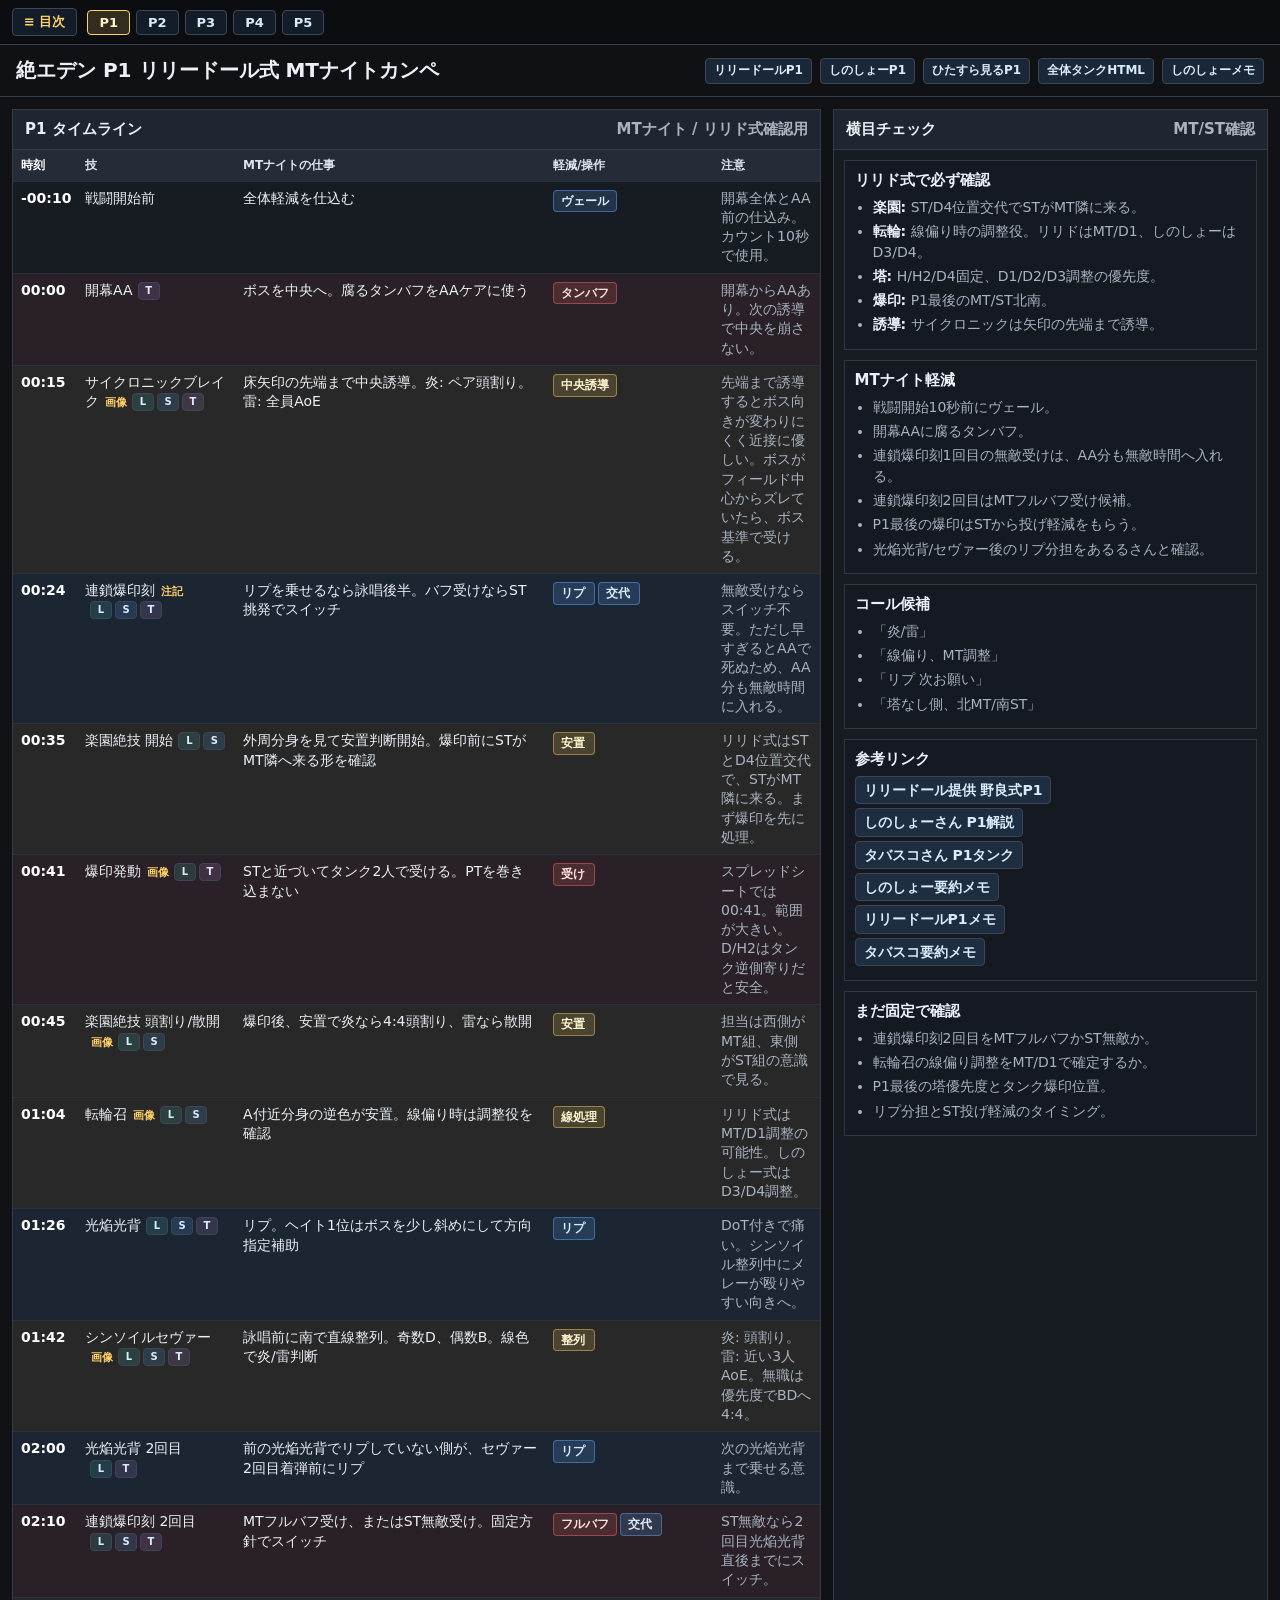
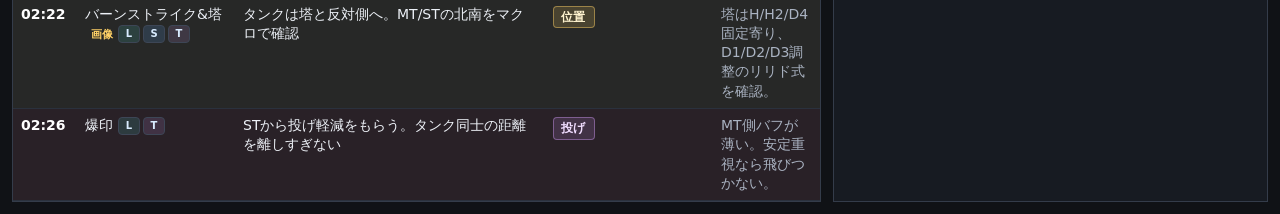
==== commit 1cbac67c: "Remove practice links page" ====
--- a/p1/index.html
+++ b/p1/index.html
@@ -13,8 +13,7 @@
     <a href="../p2/">P2</a>
     <a href="../p3/">P3</a>
     <a href="../p4/">P4</a>
-    <a href="../p5/">P5</a>
-    <a href="../practice/">ひたすら見る</a>
+    <a href="../p5/">P5</a>
   </nav>
 
   <header>
--- a/assets/css/style.css
+++ b/assets/css/style.css
@@ -339,76 +339,6 @@
 .hub-card.todo { opacity: 0.55; }
 .hub-card.todo:hover { border-color: var(--line); }
 
-.practice-main {
-  display: block;
-  max-width: 1180px;
-  margin: 0 auto;
-}
-
-.practice-grid {
-  display: grid;
-  grid-template-columns: repeat(2, minmax(0, 1fr));
-  gap: 12px;
-  padding: 12px;
-}
-
-.practice-card {
-  border: 1px solid #303847;
-  background: #151922;
-  padding: 12px;
-}
-
-.practice-card-wide {
-  margin: 12px;
-}
-
-.practice-card h2 {
-  margin: 0 0 6px;
-  font-size: 17px;
-}
-
-.practice-card p {
-  margin: 0 0 10px;
-  font-size: 13px;
-  line-height: 1.45;
-}
-
-.practice-links {
-  display: grid;
-  grid-template-columns: repeat(auto-fit, minmax(82px, 1fr));
-  gap: 8px;
-}
-
-.practice-links.dense {
-  grid-template-columns: repeat(auto-fit, minmax(76px, 1fr));
-}
-
-.practice-link {
-  display: flex;
-  align-items: center;
-  justify-content: center;
-  min-height: 40px;
-  padding: 6px 8px;
-  border: 1px solid #3d4656;
-  border-radius: 4px;
-  background: rgba(93, 168, 255, 0.14);
-  color: #d9ecff;
-  font-size: 15px;
-  font-weight: 800;
-}
-
-.practice-link:hover {
-  border-color: var(--yellow);
-  background: rgba(255, 209, 102, 0.14);
-  color: #fff4cf;
-}
-
-.practice-link.featured {
-  min-height: 46px;
-  background: rgba(123, 216, 143, 0.14);
-  color: #e4ffe9;
-}
-
 @media (max-width: 1120px) {
   main { grid-template-columns: 1fr; }
   th { top: 76px; }
@@ -445,26 +375,6 @@
   main {
     display: block;
     padding: 8px;
-  }
-
-  .practice-grid {
-    grid-template-columns: 1fr;
-    padding: 8px;
-  }
-
-  .practice-card-wide {
-    margin: 8px;
-  }
-
-  .practice-links,
-  .practice-links.dense {
-    grid-template-columns: repeat(auto-fit, minmax(68px, 1fr));
-    gap: 6px;
-  }
-
-  .practice-link {
-    min-height: 38px;
-    font-size: 14px;
   }
 
   section {
